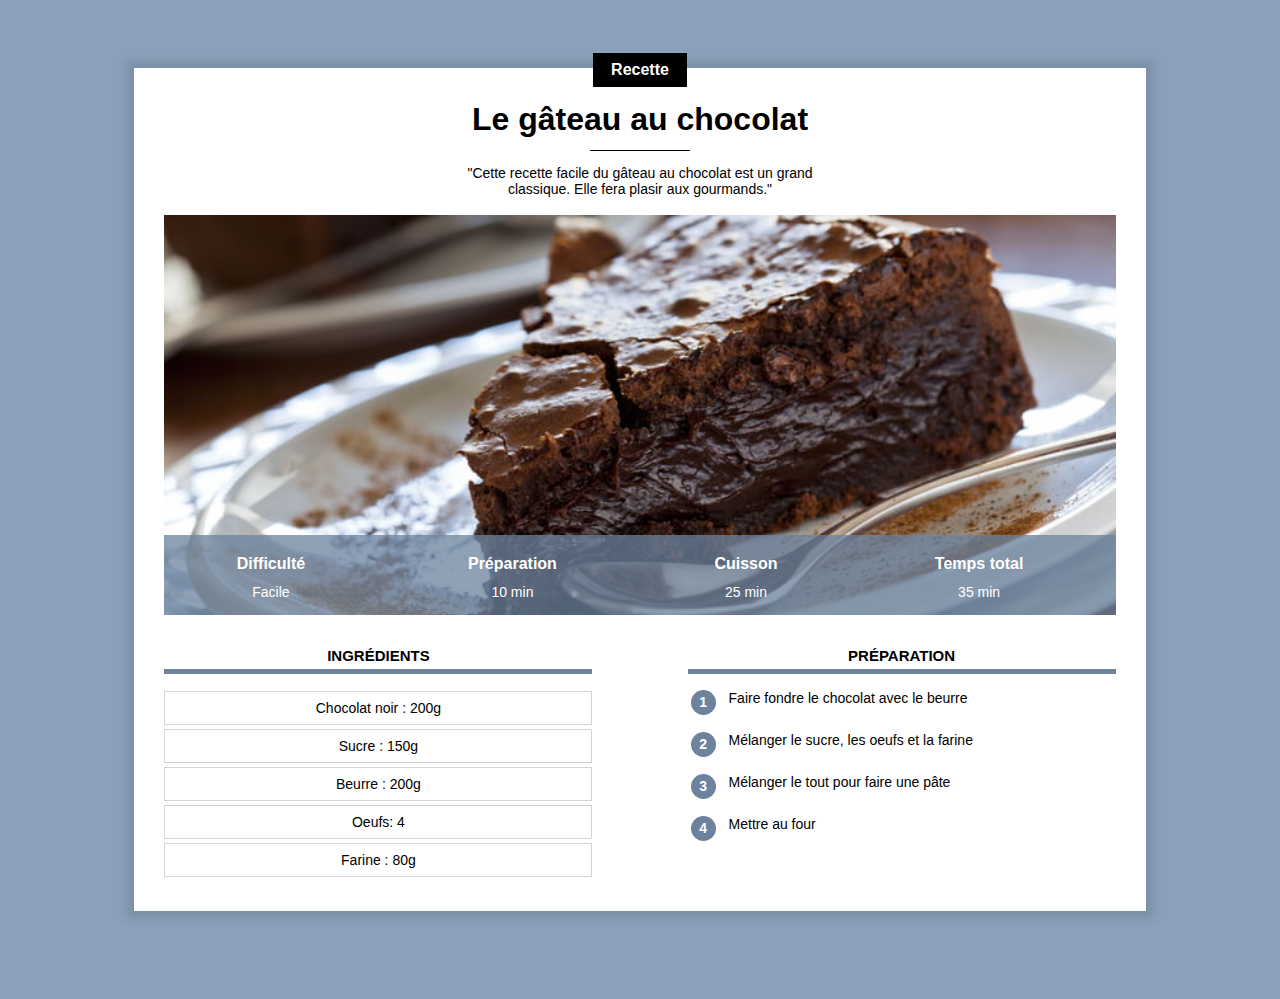
==== recette.html @ 24ea4a99 "Add files via upload" ====
<!DOCTYPE html>
<html>
   <head>
    <!--Titre-->
    <title>Recette</title>
    <meta charset="UTF-8">
    <link rel="stylesheet" href="recette.css"/>

    <!--Code du CSS de la page-->
   </head>

   <body>


    <div class="contenu">
        <!--Contenu de la page-->

        <div class="centre categorie">
            <p class="categorie">Recette</p>
        </div>
    

        <h1><b>Le gâteau au chocolat</b></h1>

        <div class="separateur"></div>

        <div class="centre">
            <p class="description">
                "Cette recette facile du gâteau au chocolat est un grand classique.
                Elle fera plasir aux gourmands."
            </p>
        </div>

        <div class="info">
            <!--Implémentation de l'image du gâteau au chocolat-->
            <img class="centre info" src="gateaufinal.jpg">

            <!--Table de la recette-->
            <table class="info">
                <tr>
                    <th><b>Difficulté</b></th>
                    <th><b>Préparation</b></th>
                    <th><b>Cuisson</b></th>
                    <th><b>Temps total</b></th>
                </tr>

                <tr>
                    <td>Facile</td>
                    <td>10 min</td>
                    <td>25 min</td>
                    <td>35 min</td>
                </tr>
            </table>
    </div>

    <div>
        <div class="colonne1 colonne">
            <!--Liste (ul) des ingrédients-->
            <h2><b>Ingrédients</b></h2>
            <div class="liste_ingredients">
                <p>Chocolat noir : 200g</p>
                <p>Sucre : 150g</p>
                <p>Beurre : 200g</p>
                <p>Oeufs: 4</p>
                <p>Farine : 80g</p>
            </div>
        </div>

        <div class="colonne2 colonne">
            <h2>Préparation</h2>
            <table class="preparation">
                </tr>
                <tr>
                    <td><p class="numero">1</p></td>
                    <td class="preparation_etape">Faire fondre le chocolat avec le beurre</td>
                </tr>
                <tr>
                    <td><p class="numero">2</p></td>
                    <td class="preparation_etape">Mélanger le sucre, les oeufs et la farine</td>
                </tr>
                <tr>
                    <td><p class="numero">3</p></td>
                    <td class="preparation_etape">Mélanger le tout pour faire une pâte</td>
                </tr>
                <tr>
                    <td><p class="numero">4</p></td>
                    <td class="preparation_etape">Mettre au four</td>
                </tr>
            </table>
        </div>
    </div>

   </body>
</html>
---- recette.css ----
*
        {
            overflow: auto;
        }

        
        body
        {
            background-color: #8ba1bb;
            font-family: Arial;

        }

        p.categorie
        {
            background-color: black;
            color: white;
            text-align: center;
            display: inline-block;
            margin-top: -15px;
            padding: 8px 18px;
            margin-bottom: 0;
            font-weight: bold;
            font-size: 16px;
        

        }

        div.contenu
        {
            background-color: white;
            margin: 60px 10% 80px 10%;
            padding: 0 30px 30px 30px;
            min-width: 350px;
            box-shadow: 0px 0px 8px 8px rgba(0, 0, 0, 0.1);
            overflow: visible;

        }

        h1
        {
            text-align: center;
            margin-top: 10px;
            margin-bottom: 12px;
        }

        p.description
        {
            text-align: center;
            max-width: 400px;
            display: inline-block;
            font-size: 14px;
        }

        .centre
        {
            text-align: center;
            width: 100%;
        }

        div.categorie
        {
            margin-bottom: 0px;
            margin-top: 0px;
            overflow: visible;

        }

        div.separateur
        {
            background-color: black;
            width: 100px;
            height: 1px;
            margin-left: auto;
            margin-right: auto;
            
        }

        div.info
        {
            position : relative

        }

        table.info
        {
            position : absolute; 
            bottom: 0; 
            width: 100%; 
            color: white; 
            background-color: #6C829DC0; 
            height: 80px;

        }

        table.info td
        {
            text-align: center;
            font-size: 14px;
            vertical-align: top;
        }

        table.info th
        {
            font-size: 16px;
            vertical-align: bottom;
            padding-bottom: 8px;
        }

        img.info
        {
            display: block;
            max-height: 400px;
            object-fit: cover;
            min-height: 200px;
            background-color: lightgray;
        }

        div.colonne
        {
            width: 45%;
            margin-top: 20px;
        }

        div.colonne h2
        {
            text-align: center;
            text-transform: uppercase;
            font-size: 15px;
            border-bottom: 5px solid #6C829D;
            padding-bottom: 5px;
        }

        div.colonne1
        {
            display: inline-block;
            margin-right: 10%;
        }

        div.colonne2
        {
            float: right;
        }

        div.liste_ingredients p
        {
            text-align: center;
            font-size: 14px;
            border : 1px solid lightgray;
            padding: 8px 0;
            margin-top: 4px;
            margin-bottom: 0;
        }

        table.preparation p.numero
        {
            background-color: #6C829D;
            color: white;
            text-align: center;
            width: 25px;
            height: 25px;
            font-size: 14px;
            font-weight: bold;
            padding-top: 4px;
            box-sizing: border-box;
            border-radius: 50%;
            margin: 0;
        }

        table.preparation td
        {
            vertical-align: top;
        }

        table.preparation td.preparation_etape
        {
            font-size: 14px;
            padding-left: 10px;
            padding-bottom: 10px;
        }

        table.preparation tr
        {
            height: 40px;
        }
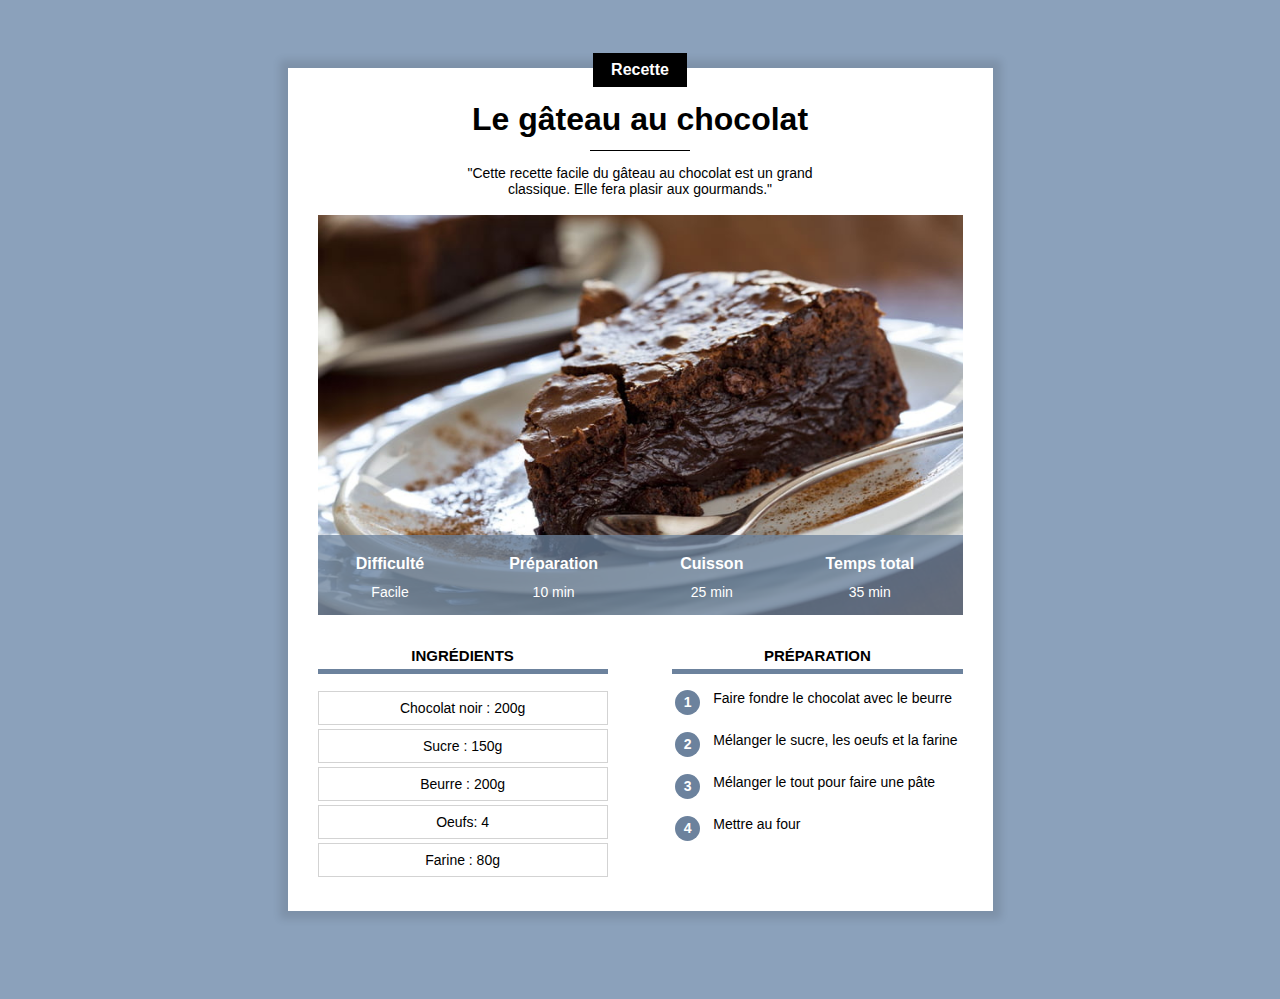
==== commit 08002f63: "Add files via upload" ====
--- a/recette.html
+++ b/recette.html
@@ -4,6 +4,11 @@
     <!--Titre-->
     <title>Recette</title>
     <meta charset="UTF-8">
+
+    <!--Ligne de code pour le responsive design-->
+    <meta name="viewport" content="width=device-width, initial-scale=1.0">
+
+    <!--Ligne de core pour lier ce fichier à son fichier css-->
     <link rel="stylesheet" href="recette.css"/>
 
     <!--Code du CSS de la page-->
--- a/recette.css
+++ b/recette.css
@@ -29,9 +29,8 @@
         div.contenu
         {
             background-color: white;
-            margin: 60px 10% 80px 10%;
-            padding: 0 30px 30px 30px;
-            min-width: 350px;
+            margin: 40px 8px 40px 8px;
+            padding: 0 8x 20px 8px;
             box-shadow: 0px 0px 8px 8px rgba(0, 0, 0, 0.1);
             overflow: visible;
 
@@ -89,20 +88,20 @@
             width: 100%; 
             color: white; 
             background-color: #6C829DC0; 
-            height: 80px;
+            height: 50px;
 
         }
 
         table.info td
         {
             text-align: center;
-            font-size: 14px;
+            font-size: 12px;
             vertical-align: top;
         }
 
         table.info th
         {
-            font-size: 16px;
+            font-size: 14px;
             vertical-align: bottom;
             padding-bottom: 8px;
         }
@@ -118,7 +117,7 @@
 
         div.colonne
         {
-            width: 45%;
+            width: 100%;
             margin-top: 20px;
         }
 
@@ -134,12 +133,6 @@
         div.colonne1
         {
             display: inline-block;
-            margin-right: 10%;
-        }
-
-        div.colonne2
-        {
-            float: right;
         }
 
         div.liste_ingredients p
@@ -184,3 +177,60 @@
             height: 40px;
         }
 
+        /*Styles pour ordinateur*/
+        @media only screen and (min-width: 768px)
+        {
+            div.contenu
+            {
+                margin: 60px 10% 80px 10%;
+                padding: 0 30px 30px 30px;    
+                min-width: 350px;    
+            }
+
+            table.info
+            {
+                height: 80px;
+    
+            }
+    
+            table.info td
+            {
+                font-size: 14px;
+            }
+    
+            table.info th
+            {
+                font-size: 16px;
+            }    
+
+            div.colonne
+            {
+                width: 45%;
+            }
+        
+            div.colonne1
+            {
+                margin-right: 10%;
+            }
+    
+            div.colonne2
+            {
+                float: right;
+            }
+    
+        }
+
+        @media only screen and (min-width: 900px)
+        {
+            div.contenu
+            {
+                margin-left: auto;
+                margin-right: auto;
+                width: 645px;    
+
+            }
+
+        }
+
+
+
